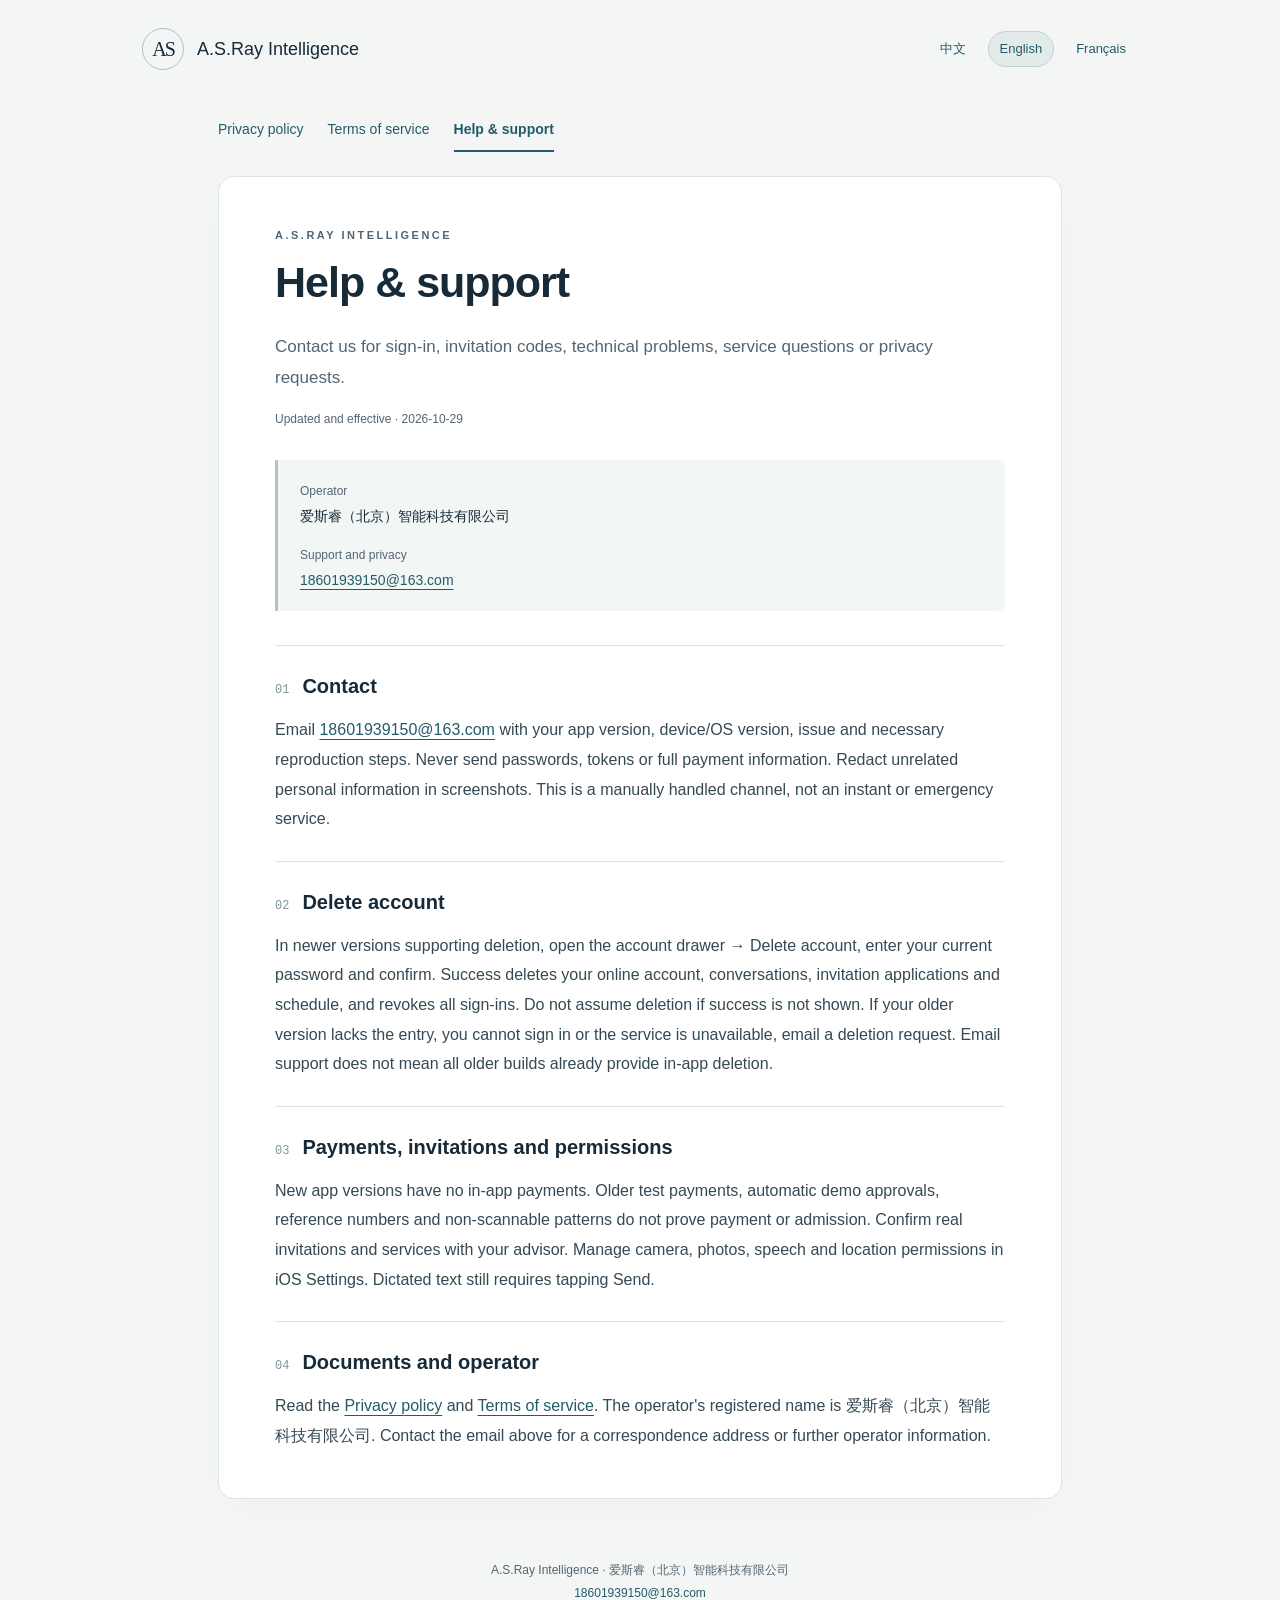
==== en/support.html @ f2c87cdc "Publish trilingual support and policies (AI-assisted)" ====
<!doctype html>
<html lang="en"><head><meta charset="utf-8"><meta name="viewport" content="width=device-width, initial-scale=1"><meta name="description" content="Contact us for sign-in, invitation codes, technical problems, service questions or privacy requests."><title>Help &amp; support · A.S.Ray Intelligence</title><link rel="stylesheet" href="../style.css"></head>
<body><header><a class="brand" href="../index.html"><span class="mark">AS</span><span>A.S.Ray <strong>Intelligence</strong></span></a><nav class="languages" aria-label="Language"><a href="../zh/support.html" lang="zh-Hans">中文</a><a href="../en/support.html" lang="en" aria-current="true">English</a><a href="../fr/support.html" lang="fr">Français</a></nav></header>
<main><nav class="documents" aria-label="Documents"><a href="privacy.html">Privacy policy</a><a href="terms.html">Terms of service</a><a href="support.html" aria-current="page">Help &amp; support</a></nav><article><p class="eyebrow">A.S.RAY INTELLIGENCE</p><h1>Help &amp; support</h1><p class="intro">Contact us for sign-in, invitation codes, technical problems, service questions or privacy requests.</p><p class="date">Updated and effective · 2026-10-29</p>
<aside><p><strong>Operator</strong><br>爱斯睿（北京）智能科技有限公司</p><p><strong>Support and privacy</strong><br><a href="mailto:18601939150@163.com">18601939150@163.com</a></p></aside>
<section><h2><span>01</span>Contact</h2><p>Email <a href="mailto:18601939150@163.com">18601939150@163.com</a> with your app version, device/OS version, issue and necessary reproduction steps. Never send passwords, tokens or full payment information. Redact unrelated personal information in screenshots. This is a manually handled channel, not an instant or emergency service.</p></section>
<section><h2><span>02</span>Delete account</h2><p>In newer versions supporting deletion, open the account drawer → Delete account, enter your current password and confirm. Success deletes your online account, conversations, invitation applications and schedule, and revokes all sign-ins. Do not assume deletion if success is not shown. If your older version lacks the entry, you cannot sign in or the service is unavailable, email a deletion request. Email support does not mean all older builds already provide in-app deletion.</p></section>
<section><h2><span>03</span>Payments, invitations and permissions</h2><p>New app versions have no in-app payments. Older test payments, automatic demo approvals, reference numbers and non-scannable patterns do not prove payment or admission. Confirm real invitations and services with your advisor. Manage camera, photos, speech and location permissions in iOS Settings. Dictated text still requires tapping Send.</p></section>
<section><h2><span>04</span>Documents and operator</h2><p>Read the <a href="privacy.html">Privacy policy</a> and <a href="terms.html">Terms of service</a>. The operator&#39;s registered name is 爱斯睿（北京）智能科技有限公司. Contact the email above for a correspondence address or further operator information.</p></section>
</article></main><footer>A.S.Ray Intelligence · 爱斯睿（北京）智能科技有限公司<br><a href="mailto:18601939150@163.com">18601939150@163.com</a></footer></body></html>
---- style.css ----
:root{color-scheme:light;--ink:#172a38;--muted:#546572;--line:#dce4e7;--accent:#225c68;--paper:#fff;--bg:#f4f6f5}*{box-sizing:border-box}body{margin:0;background:var(--bg);color:var(--ink);font:16px/1.85 -apple-system,BlinkMacSystemFont,"Segoe UI","PingFang SC",sans-serif;overflow-wrap:anywhere}a{color:var(--accent);text-underline-offset:4px}a:hover{color:#122c33}a:focus-visible{outline:3px solid #b58134;outline-offset:5px;border-radius:4px}header{max-width:1060px;margin:auto;padding:28px 32px;display:flex;align-items:center;justify-content:space-between;gap:24px;flex-wrap:wrap}.brand{display:flex;align-items:center;gap:13px;font-size:18px;text-decoration:none;color:var(--ink);line-height:1.35}.brand strong{font-weight:500}.mark{width:42px;height:42px;border:1px solid #aebfc2;display:grid;place-items:center;font:20px Georgia,serif;letter-spacing:-2px;border-radius:50%}.languages,.documents{display:flex;gap:10px;flex-wrap:wrap}.languages a{font-size:13px;padding:5px 11px;text-decoration:none;border:1px solid transparent;border-radius:18px}.languages [aria-current]{background:#e2ebea;border-color:#c1d3d1}.documents{padding:0 0 24px;gap:12px 24px}.documents a{font-size:14px;text-decoration:none;padding:7px 0}.documents [aria-current]{font-weight:700;border-bottom:2px solid var(--accent)}main{max-width:900px;margin:12px auto 60px;padding:0 28px}article{background:var(--paper);border:1px solid var(--line);border-radius:16px;padding:48px 56px;box-shadow:0 12px 40px #172a3805}.eyebrow{font-size:11px;letter-spacing:2.5px;color:var(--muted);font-weight:600;margin:0 0 12px}h1{font-size:clamp(30px,5vw,43px);line-height:1.2;font-weight:600;letter-spacing:-1px;margin:0 0 22px}.intro{font-size:17px;color:var(--muted);margin:0 0 14px}.date{font-size:12px;color:var(--muted);margin:0 0 30px}aside{background:#f2f6f5;border-left:3px solid #b1c6c2;padding:18px 22px;margin:25px 0 34px;border-radius:0 8px 8px 0;font-size:14px}aside p{margin:0 0 12px}aside p:last-child{margin:0}aside strong{font-size:12px;color:var(--muted);font-weight:500}section{border-top:1px solid var(--line);padding-top:25px;margin-top:27px}h2{font-size:20px;line-height:1.5;margin:0 0 14px;font-weight:600;display:flex;gap:13px;align-items:baseline}h2 span{color:#7d979d;font:12px/1.5 ui-monospace,monospace;flex-shrink:0}section p{margin:0;color:#354954}footer{max-width:900px;margin:auto;padding:0 28px 40px;color:var(--muted);font-size:12px;text-align:center}@media(max-width:600px){header{padding:20px;gap:16px}.brand{font-size:16px}.languages{gap:4px}main{padding:0 14px;margin-top:6px}article{padding:30px 22px;border-radius:12px}h2{font-size:18px}.documents{gap:8px 16px}.documents a{font-size:13px}aside{padding:15px 17px}}@media print{body{background:#fff}header,.documents,.languages{display:none}main{max-width:none;padding:0}article{border:0;box-shadow:none;padding:0}section{break-inside:avoid}a{color:inherit}}
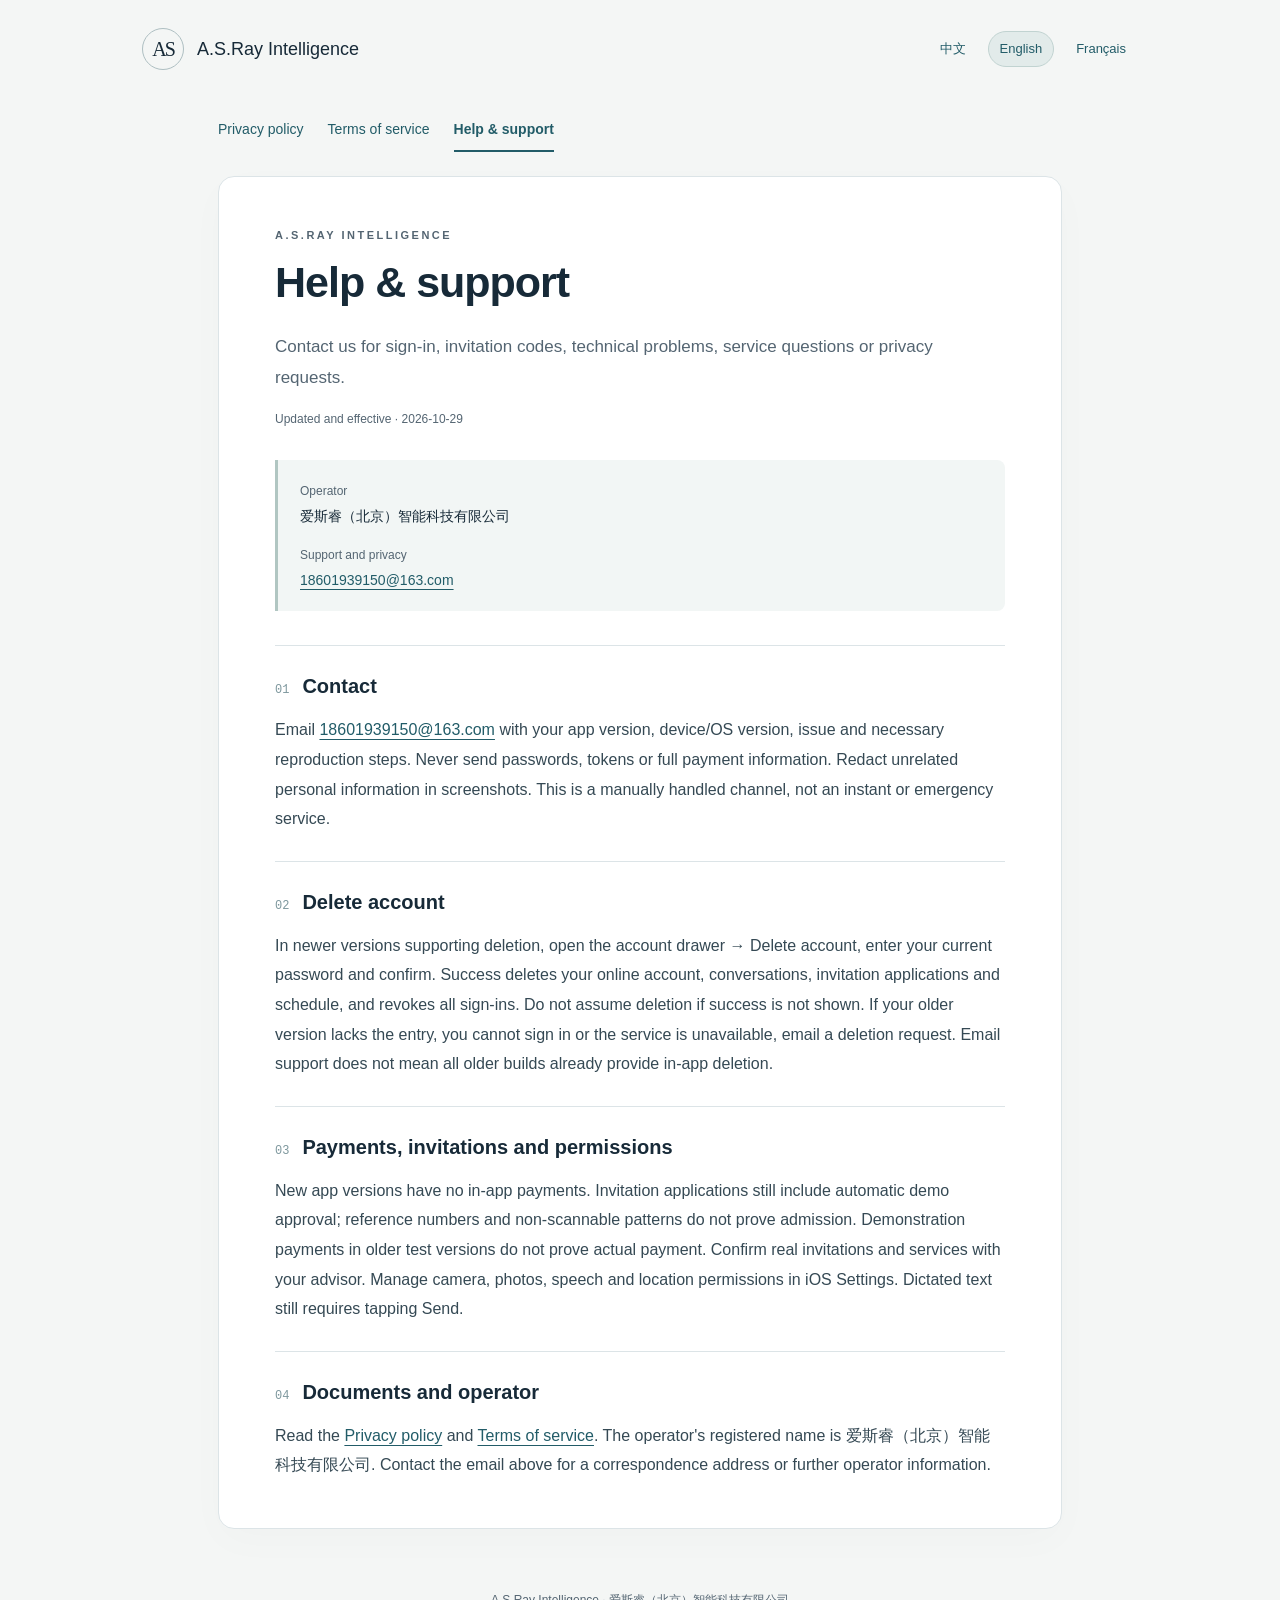
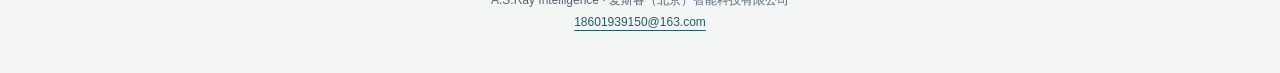
==== commit 05164165: "Clarify current demo invitation status (AI-assisted)" ====
--- a/en/support.html
+++ b/en/support.html
@@ -5,6 +5,6 @@
 <aside><p><strong>Operator</strong><br>爱斯睿（北京）智能科技有限公司</p><p><strong>Support and privacy</strong><br><a href="mailto:18601939150@163.com">18601939150@163.com</a></p></aside>
 <section><h2><span>01</span>Contact</h2><p>Email <a href="mailto:18601939150@163.com">18601939150@163.com</a> with your app version, device/OS version, issue and necessary reproduction steps. Never send passwords, tokens or full payment information. Redact unrelated personal information in screenshots. This is a manually handled channel, not an instant or emergency service.</p></section>
 <section><h2><span>02</span>Delete account</h2><p>In newer versions supporting deletion, open the account drawer → Delete account, enter your current password and confirm. Success deletes your online account, conversations, invitation applications and schedule, and revokes all sign-ins. Do not assume deletion if success is not shown. If your older version lacks the entry, you cannot sign in or the service is unavailable, email a deletion request. Email support does not mean all older builds already provide in-app deletion.</p></section>
-<section><h2><span>03</span>Payments, invitations and permissions</h2><p>New app versions have no in-app payments. Older test payments, automatic demo approvals, reference numbers and non-scannable patterns do not prove payment or admission. Confirm real invitations and services with your advisor. Manage camera, photos, speech and location permissions in iOS Settings. Dictated text still requires tapping Send.</p></section>
+<section><h2><span>03</span>Payments, invitations and permissions</h2><p>New app versions have no in-app payments. Invitation applications still include automatic demo approval; reference numbers and non-scannable patterns do not prove admission. Demonstration payments in older test versions do not prove actual payment. Confirm real invitations and services with your advisor. Manage camera, photos, speech and location permissions in iOS Settings. Dictated text still requires tapping Send.</p></section>
 <section><h2><span>04</span>Documents and operator</h2><p>Read the <a href="privacy.html">Privacy policy</a> and <a href="terms.html">Terms of service</a>. The operator&#39;s registered name is 爱斯睿（北京）智能科技有限公司. Contact the email above for a correspondence address or further operator information.</p></section>
 </article></main><footer>A.S.Ray Intelligence · 爱斯睿（北京）智能科技有限公司<br><a href="mailto:18601939150@163.com">18601939150@163.com</a></footer></body></html>
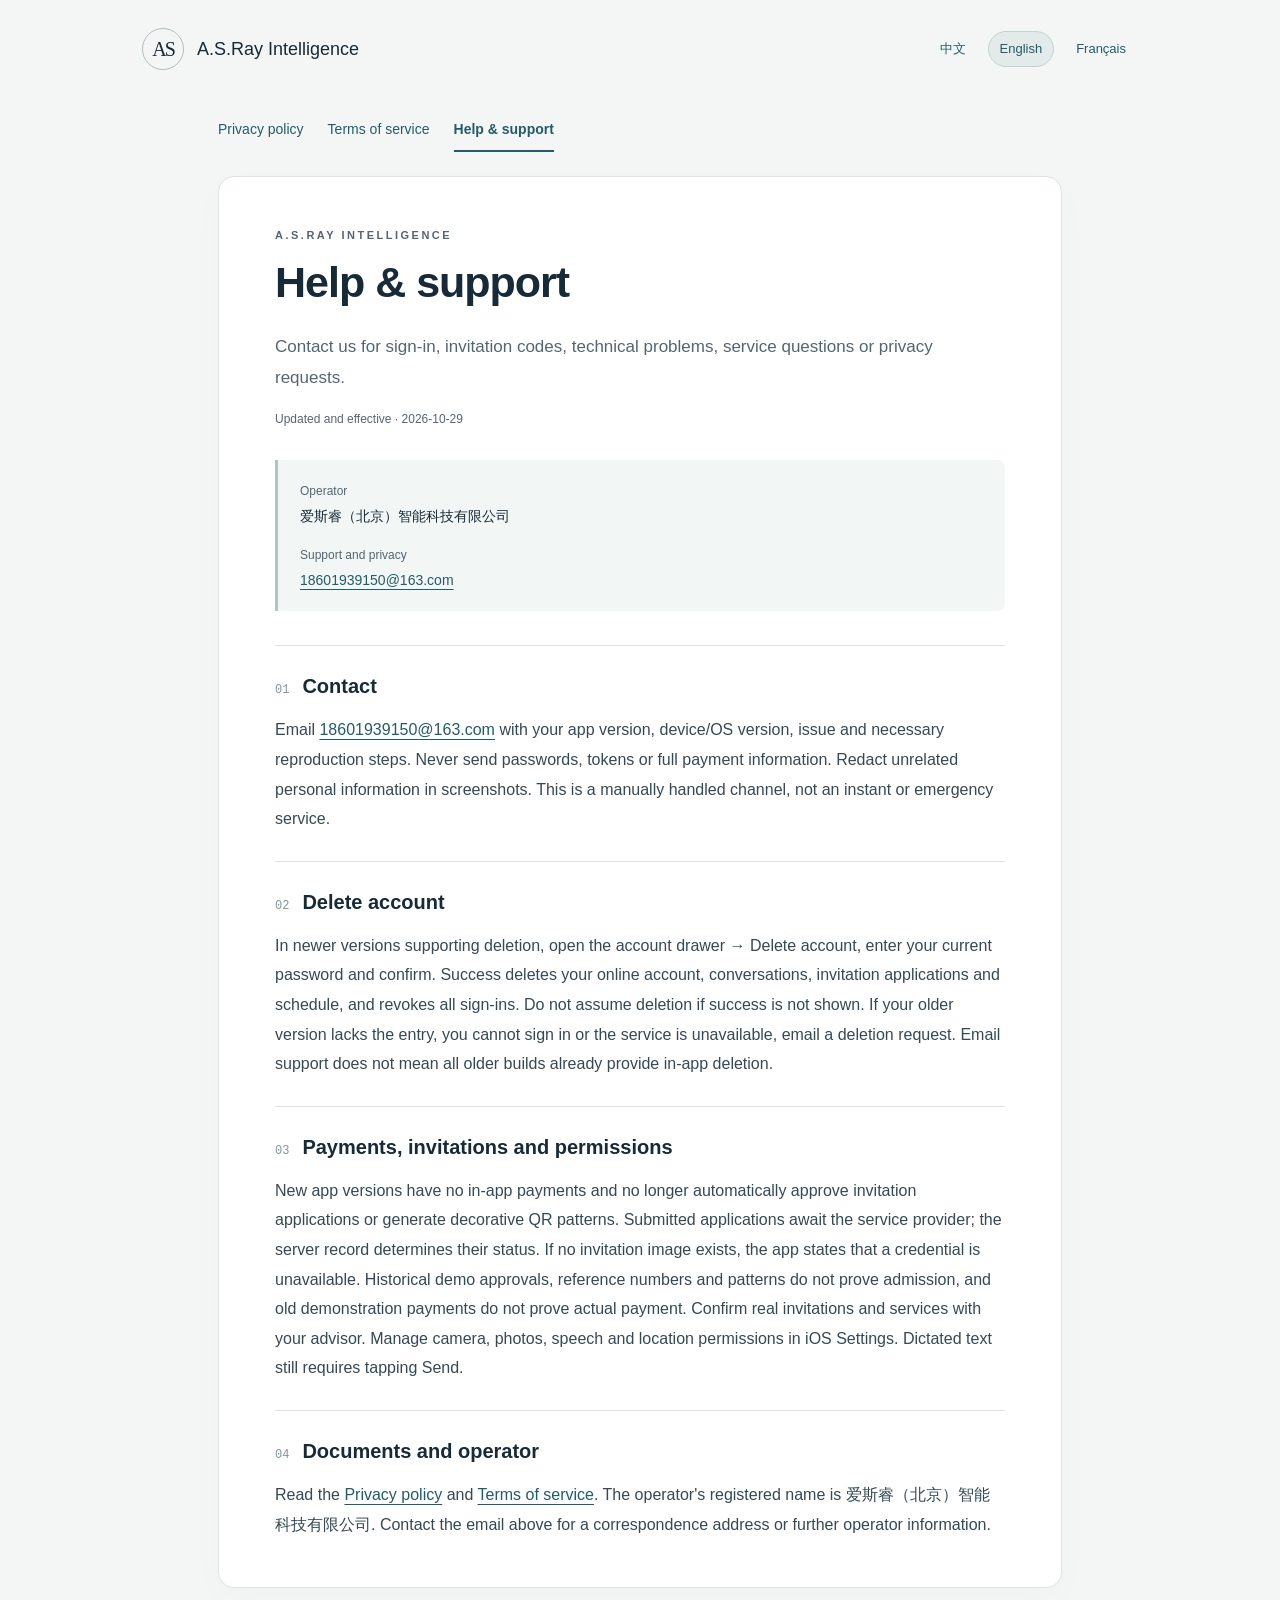
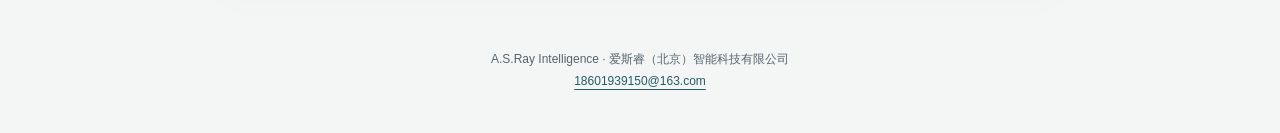
==== commit 21585b7a: "Document AI permission and server-owned invitation status (AI-assisted)" ====
--- a/en/support.html
+++ b/en/support.html
@@ -5,6 +5,6 @@
 <aside><p><strong>Operator</strong><br>爱斯睿（北京）智能科技有限公司</p><p><strong>Support and privacy</strong><br><a href="mailto:18601939150@163.com">18601939150@163.com</a></p></aside>
 <section><h2><span>01</span>Contact</h2><p>Email <a href="mailto:18601939150@163.com">18601939150@163.com</a> with your app version, device/OS version, issue and necessary reproduction steps. Never send passwords, tokens or full payment information. Redact unrelated personal information in screenshots. This is a manually handled channel, not an instant or emergency service.</p></section>
 <section><h2><span>02</span>Delete account</h2><p>In newer versions supporting deletion, open the account drawer → Delete account, enter your current password and confirm. Success deletes your online account, conversations, invitation applications and schedule, and revokes all sign-ins. Do not assume deletion if success is not shown. If your older version lacks the entry, you cannot sign in or the service is unavailable, email a deletion request. Email support does not mean all older builds already provide in-app deletion.</p></section>
-<section><h2><span>03</span>Payments, invitations and permissions</h2><p>New app versions have no in-app payments. Invitation applications still include automatic demo approval; reference numbers and non-scannable patterns do not prove admission. Demonstration payments in older test versions do not prove actual payment. Confirm real invitations and services with your advisor. Manage camera, photos, speech and location permissions in iOS Settings. Dictated text still requires tapping Send.</p></section>
+<section><h2><span>03</span>Payments, invitations and permissions</h2><p>New app versions have no in-app payments and no longer automatically approve invitation applications or generate decorative QR patterns. Submitted applications await the service provider; the server record determines their status. If no invitation image exists, the app states that a credential is unavailable. Historical demo approvals, reference numbers and patterns do not prove admission, and old demonstration payments do not prove actual payment. Confirm real invitations and services with your advisor. Manage camera, photos, speech and location permissions in iOS Settings. Dictated text still requires tapping Send.</p></section>
 <section><h2><span>04</span>Documents and operator</h2><p>Read the <a href="privacy.html">Privacy policy</a> and <a href="terms.html">Terms of service</a>. The operator&#39;s registered name is 爱斯睿（北京）智能科技有限公司. Contact the email above for a correspondence address or further operator information.</p></section>
 </article></main><footer>A.S.Ray Intelligence · 爱斯睿（北京）智能科技有限公司<br><a href="mailto:18601939150@163.com">18601939150@163.com</a></footer></body></html>
